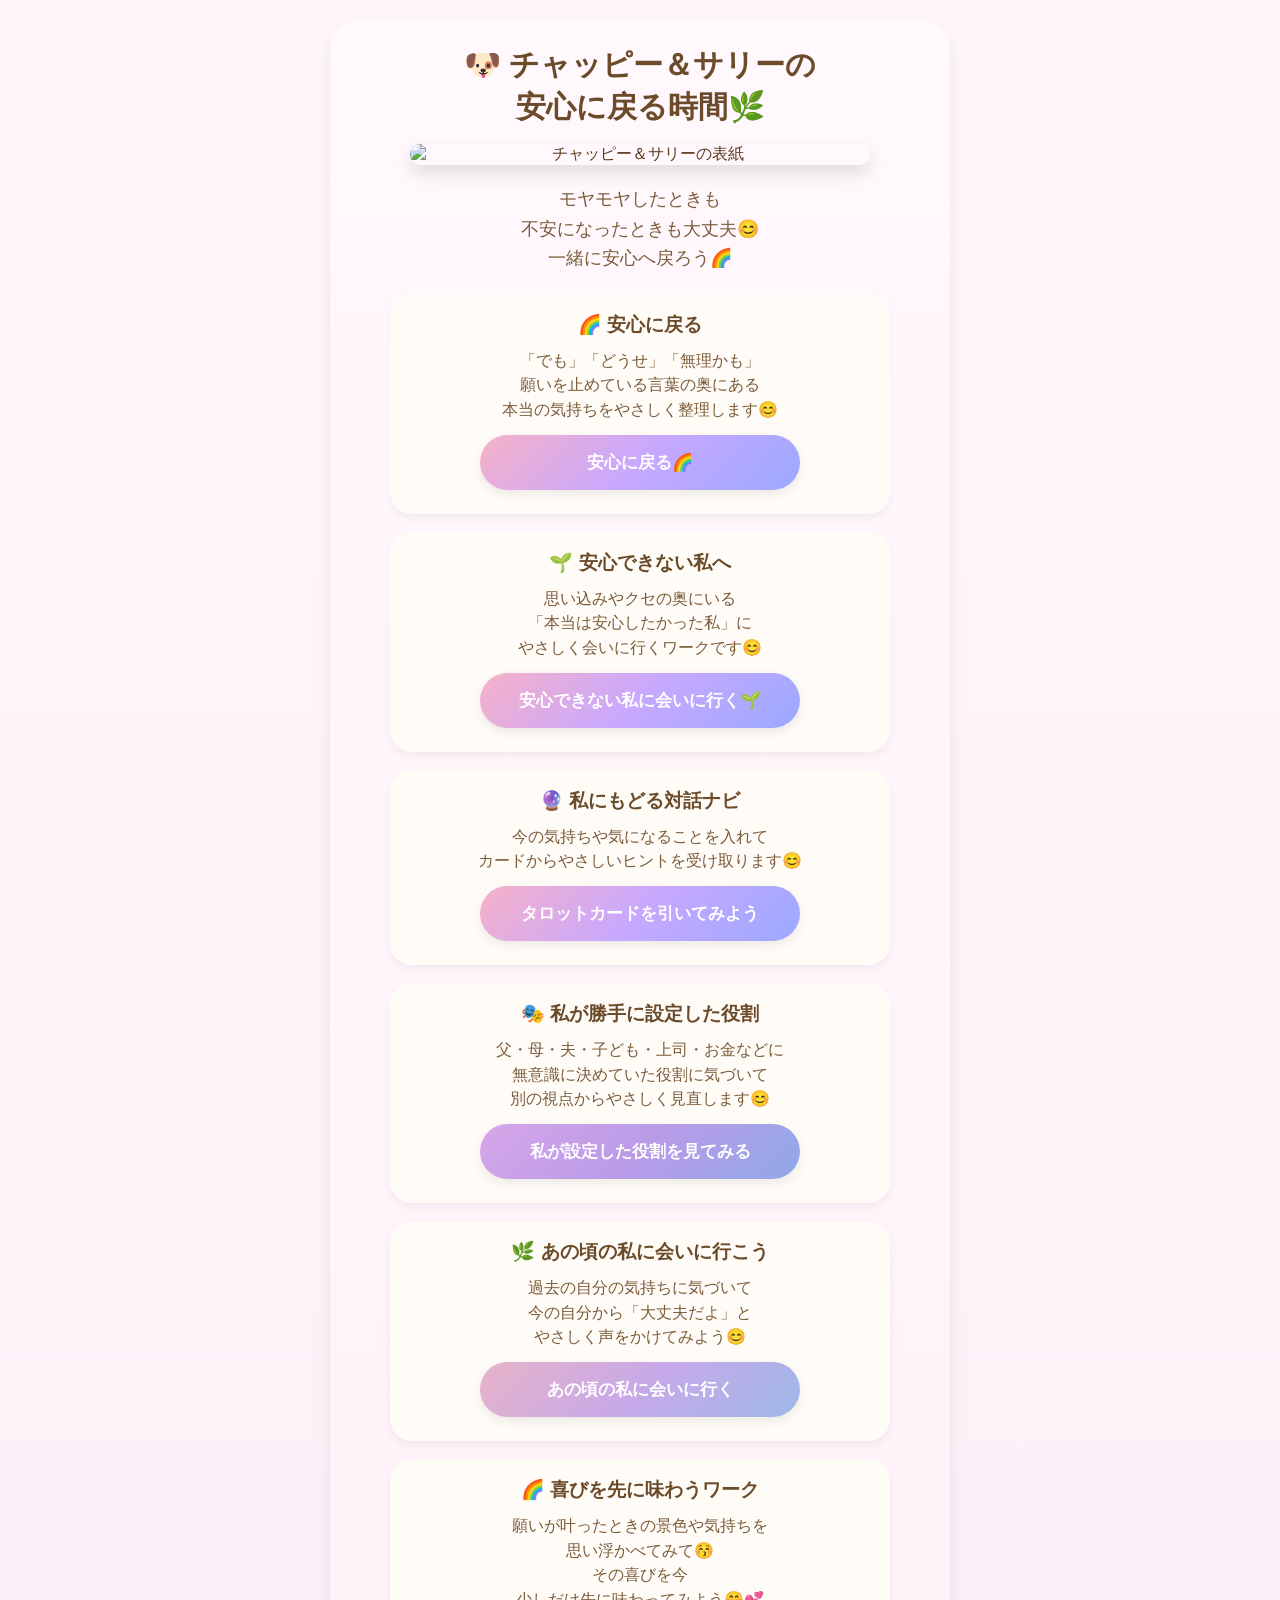
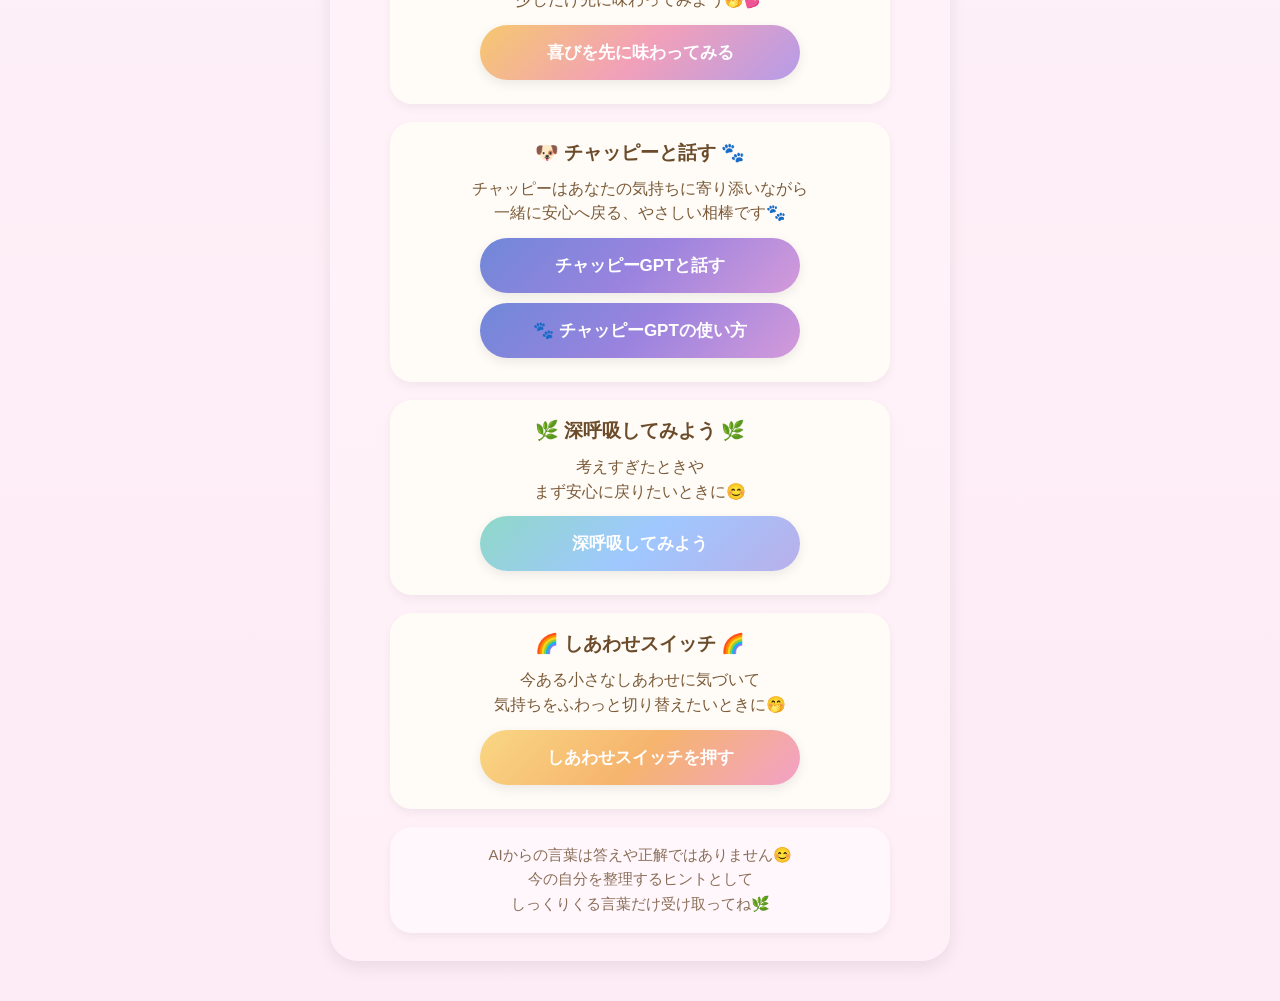
==== index.html @ 70c33083 "Update index.html" ====
<!DOCTYPE html>
<html lang="ja">
<head>
  <meta charset="UTF-8">

  <meta
    name="viewport"
    content="width=device-width, initial-scale=1.0"
  >

  <title>チャッピー＆サリーの安心ナビ</title>

  <link rel="stylesheet" href="bossindex.css">
</head>

<body>

  <div class="main-card">

    <h1>
      🐶 チャッピー＆サリーの<br>
      安心に戻る時間🌿
    </h1>

    <img
      src="https://raw.githubusercontent.com/Chappy-Sally/chappy-sally-images/main/covers/CS_hyousi.jpg"
      class="hero-img"
      alt="チャッピー＆サリーの表紙"
    >

    <p class="desc">
      モヤモヤしたときも<br>
      不安になったときも大丈夫😊<br>
      一緒に安心へ戻ろう🌈
    </p>


    <!-- 1. 安心に戻る -->
    <div class="guide-box">

      <div class="guide-title">
        🌈 安心に戻る
      </div>

      <div class="guide-text">
        「でも」「どうせ」「無理かも」<br>
        願いを止めている言葉の奥にある<br>
        本当の気持ちをやさしく整理します😊
      </div>

      <button
        class="btn-purple"
        onclick="location.href='boss-anshin.html'"
      >
        安心に戻る🌈
      </button>

          </div>

   <!-- 安心できない私へ -->
<div class="guide-box">

  <div class="guide-title">
    🌱 安心できない私へ
  </div>

  <div class="guide-text">
    思い込みやクセの奥にいる<br>
    「本当は安心したかった私」に<br>
    やさしく会いに行くワークです😊
  </div>

  <button
    class="btn-purple"
    onclick="location.href='anshin-me.html'"
  >
    安心できない私に会いに行く🌱
  </button>

</div>
    

    <!-- 私にもどる対話ナビ -->
    <div class="guide-box">

      <div class="guide-title">
        🔮 私にもどる対話ナビ
      </div>

      <div class="guide-text">
        今の気持ちや気になることを入れて<br>
        カードからやさしいヒントを受け取ります😊
      </div>

      <button
        class="btn-purple"
        onclick="location.href='https://chappy-sally.github.io/chappy-sally-tarot-navi/tarot.html?from=set'"
      >
        タロットカードを引いてみよう
      </button>

    </div>

<!-- 私が勝手に設定した役割 -->
<div class="guide-box">

  <div class="guide-title">
    🎭 私が勝手に設定した役割
  </div>

  <div class="guide-text">
    父・母・夫・子ども・上司・お金などに<br>
    無意識に決めていた役割に気づいて<br>
    別の視点からやさしく見直します😊
  </div>

  <button
    class="btn-role"
    onclick="location.href='roles.html'"
  >
    私が設定した役割を見てみる
  </button>

</div>

    <!-- あの頃の私に会いに行く -->
<div class="guide-box">

  <div class="guide-title">
    🌿 あの頃の私に会いに行こう
  </div>

  <div class="guide-text">
    過去の自分の気持ちに気づいて<br>
    今の自分から「大丈夫だよ」と<br>
    やさしく声をかけてみよう😊
  </div>

  <button
    class="btn-child"
    onclick="location.href='child.html'"
  >
    あの頃の私に会いに行く
  </button>

</div>


<!-- 喜びを先に味わう -->
<div class="guide-box">

  <div class="guide-title">
    🌈 喜びを先に味わうワーク
  </div>

  <div class="guide-text">
    願いが叶ったときの景色や気持ちを<br>
    思い浮かべてみて😚<br>
    その喜びを今<br>
    少しだけ先に味わってみよう🤭💕
  </div>

  <button
    class="btn-joy"
    onclick="location.href='joy.html'"
  >
    喜びを先に味わってみる
  </button>

</div>

    <!-- 2. チャッピーGPT -->
    <div class="guide-box">

      <div class="guide-title">
        🐶 チャッピーと話す 🐾
      </div>

      <div class="guide-text">
        チャッピーはあなたの気持ちに寄り添いながら<br>
        一緒に安心へ戻る、やさしい相棒です🐾
      </div>

      <button
  class="btn-chappy"
  onclick="openChappyGPT()"
>
  チャッピーGPTと話す
</button>

<button
  class="btn-chappy guide-btn"
  onclick="toggleChappyGuide()"
>
  🐾 チャッピーGPTの使い方
</button>

<div
  id="chappyGuide"
  class="guide-image-wrap"
  style="display:none;"
>
  
  <img
    src="https://raw.githubusercontent.com/Chappy-Sally/chappy-sally-images/main/covers/cs_tukaikata_c.png"
    alt="チャッピーGPTの使い方"
    class="guide-image"
  >
</div>
      
    </div>


    <!-- 3. 深呼吸 -->
    <div class="guide-box">

      <div class="guide-title">
        🌿 深呼吸してみよう 🌿
      </div>

      <div class="guide-text">
        考えすぎたときや<br>
        まず安心に戻りたいときに😊
      </div>

      <button
        class="btn-breath"
        onclick="location.href='shinkokyu.html'"
      >
        深呼吸してみよう
      </button>

    </div>


    <!-- 4. しあわせスイッチ -->
    <div class="guide-box">

      <div class="guide-title">
        🌈 しあわせスイッチ 🌈
      </div>

      <div class="guide-text">
        今ある小さなしあわせに気づいて<br>
        気持ちをふわっと切り替えたいときに🤭
      </div>

      <button
        class="btn-switch"
        onclick="location.href='switch.html'"
      >
        しあわせスイッチを押す
      </button>

    </div>


    <!-- 大切なこと -->
    <div class="important-box">
      AIからの言葉は答えや正解ではありません😊<br>
      今の自分を整理するヒントとして<br>
      しっくりくる言葉だけ受け取ってね🌿
    </div>

  </div>


  <script>
    function openChappyGPT(){
      const chappyGptUrl =
        "https://chatgpt.com/g/g-6a521739bdc08191be5387b1993ba520-tiyatuhigpt";

      window.open(
        chappyGptUrl,
        "_blank",
        "noopener,noreferrer"
      );
    }
    
  function toggleChappyGuide(){
  const guide =
    document.getElementById("chappyGuide");

  if(guide.style.display === "none"){
    guide.style.display = "block";

    guide.scrollIntoView({
      behavior:"smooth",
      block:"start"
    });
  }else{
    guide.style.display = "none";
  }
  }
    
  </script>

</body>
</html>
---- bossindex.css ----
*{
  box-sizing:border-box;
}

body{
  font-family:"Hiragino Kaku Gothic ProN", sans-serif;
  text-align:center;
  background:linear-gradient(
    180deg,
    #fff7fb 0%,
    #fdebf5 100%
  );
  padding:20px 14px 40px;
  color:#5b3a1e;
  margin:0;
}

.main-card{
  width:92%;
  max-width:620px;
  margin:0 auto;
  background:linear-gradient(
    180deg,
    rgba(255,248,252,0.96),
    rgba(255,240,247,0.94)
  );
  border-radius:28px;
  padding:24px 16px 28px;
  box-shadow:0 6px 18px rgba(0,0,0,0.08);
}

h1{
  font-size:30px;
  line-height:1.4;
  margin:0 0 14px;
  color:#6b4b2a;
}

.hero-img{
  display:block;
  width:90%;
  max-width:460px;
  margin:16px auto 20px;
  border-radius:22px;
  box-shadow:0 8px 18px rgba(0,0,0,0.12);
}

.desc{
  font-size:18px;
  line-height:1.65;
  margin:0 0 20px;
  color:#7b5b39;
  white-space:normal;
}

.guide-box{
  width:92%;
  max-width:500px;
  margin:18px auto 0;
  padding:18px 14px;
  background:rgba(255,253,248,0.94);
  border-radius:22px;
  box-shadow:0 4px 10px rgba(0,0,0,0.05);
}

.guide-title{
  font-size:19px;
  color:#6b4b2a;
  margin-bottom:10px;
  font-weight:bold;
  line-height:1.4;
}

.guide-text{
  font-size:16px;
  color:#7b5b39;
  line-height:1.55;
  margin:0 0 12px;
  white-space:normal;
}

button{
  width:90%;
  max-width:320px;
  margin:0 auto 6px;
  display:block;
  border:none;
  border-radius:30px;
  padding:16px 12px;
  font-size:17px;
  font-weight:bold;
  color:white;
  cursor:pointer;
  box-shadow:0 4px 12px rgba(0,0,0,0.08);
  transition:
    transform 0.15s ease,
    opacity 0.15s ease;
}

button:hover{
  transform:translateY(-1px);
}

button:active{
  transform:scale(0.98);
}

.btn-purple{
  background:linear-gradient(
    135deg,
    #f6b1c7,
    #c8a8ff,
    #9aa9ff
  );
}

.btn-chappy{
  background:linear-gradient(
    135deg,
    #7088d8,
    #9a83df,
    #d49ada
  );
}

.btn-breath{
  background:linear-gradient(
    135deg,
    #8fd8c8,
    #9fc8ff,
    #b9afea
  );
}

.btn-switch{
  background:linear-gradient(
    135deg,
    #f9d783,
    #f6b46e,
    #f2a1c8
  );
}

.btn-child{
  background:linear-gradient(
    135deg,
    #e7b3c8,
    #c7a9e8,
    #9eb8e8
  );
}

.btn-joy{
  background:linear-gradient(
    135deg,
    #f6c86f,
    #f2a0b9,
    #b59ce8
  );
}

.btn-role{
  background:linear-gradient(
    135deg,
    #d7a6e8,
    #b99be8,
    #8fa9e8
  );
}

.guide-btn{
  margin-top:10px;
}

.guide-image-wrap{
  width:92%;
  max-width:500px;
  margin:14px auto 0;
  padding:10px;
  background:rgba(255,255,255,0.9);
  border-radius:22px;
  box-shadow:0 6px 16px rgba(0,0,0,0.08);
}

.guide-image{
  display:block;
  width:100%;
  height:auto;
  border-radius:16px;
}

.hidden{
  display:none !important;
}

.important-box{
  width:92%;
  max-width:500px;
  margin:18px auto 0;
  padding:16px 14px;
  background:rgba(255,248,252,0.94);
  border-radius:22px;
  box-shadow:0 4px 10px rgba(0,0,0,0.05);
  color:#8a6d58;
  font-size:15px;
  line-height:1.65;
}

@media (max-width:480px){
  body{
    padding:16px 10px 32px;
  }

  .main-card{
    width:96%;
    padding:20px 12px 24px;
  }

  h1{
    font-size:25px;
  }

  .desc{
    font-size:15px;
    line-height:1.6;
  }

  .guide-title{
    font-size:17px;
  }

  .guide-text{
    font-size:15px;
    line-height:1.5;
  }

  button{
    width:94%;
    font-size:15px;
  }

  .guide-box,
  .guide-image-wrap,
  .important-box{
    width:94%;
  }
}
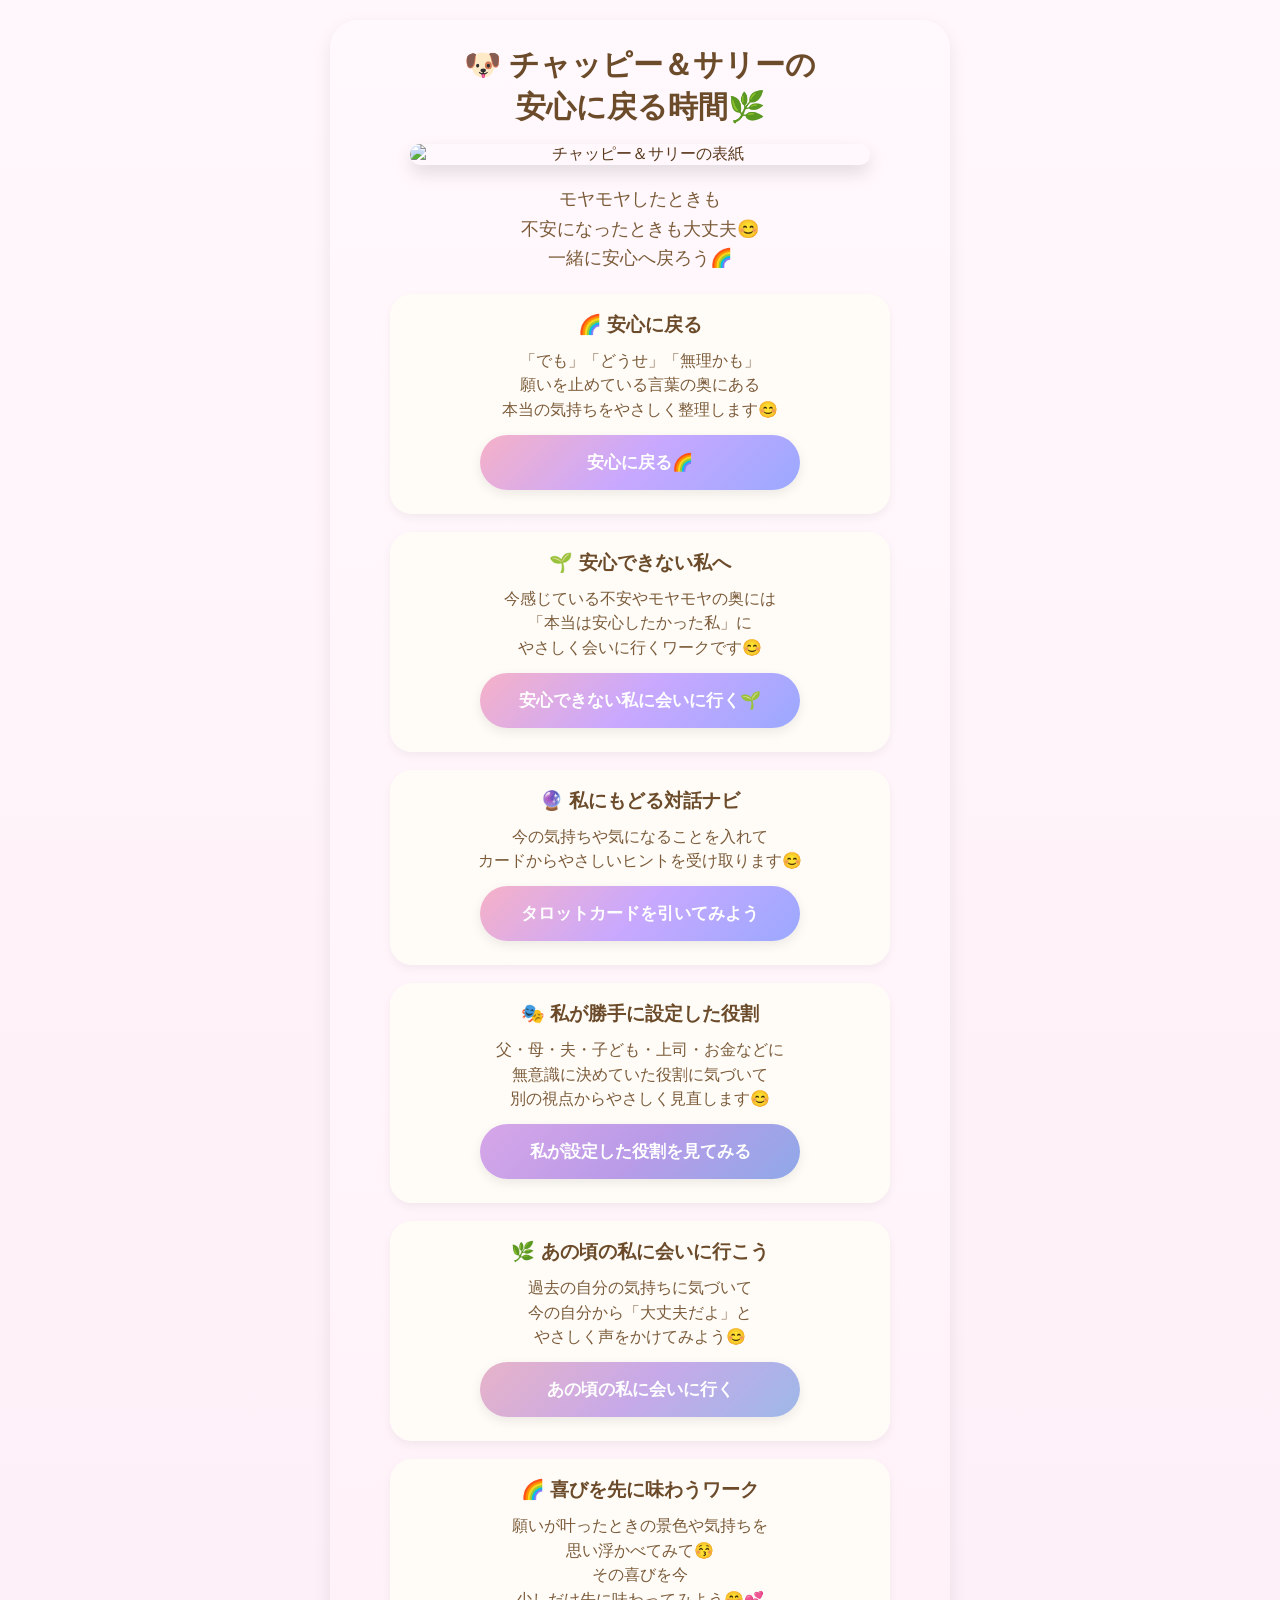
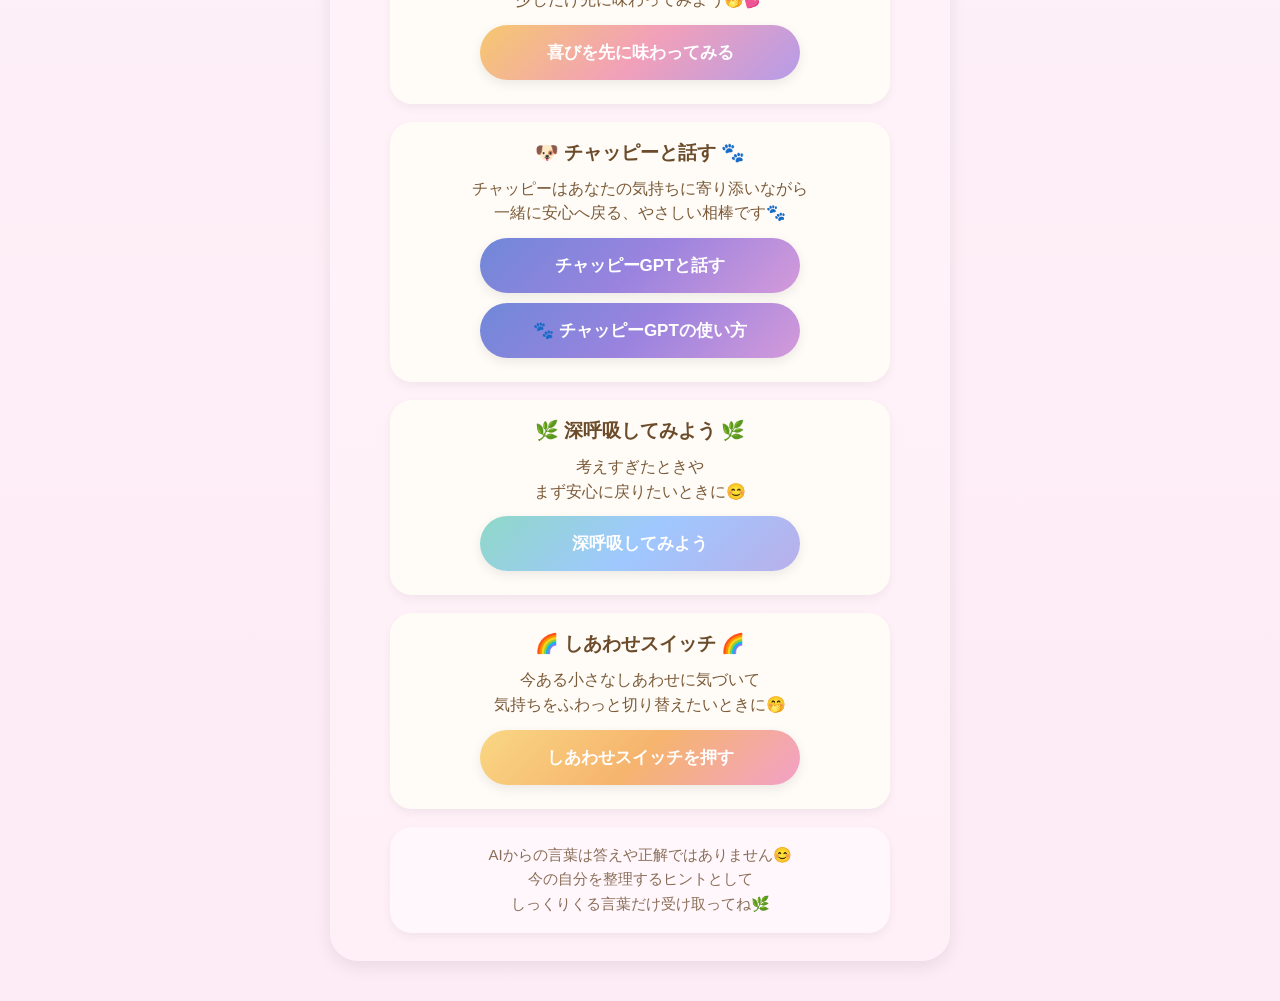
==== commit 97bec3c7: "Update text in guide section of index.html" ====
--- a/index.html
+++ b/index.html
@@ -65,7 +65,7 @@
   </div>
 
   <div class="guide-text">
-    思い込みやクセの奥にいる<br>
+    今感じている不安やモヤモヤの奥には<br>
     「本当は安心したかった私」に<br>
     やさしく会いに行くワークです😊
   </div>
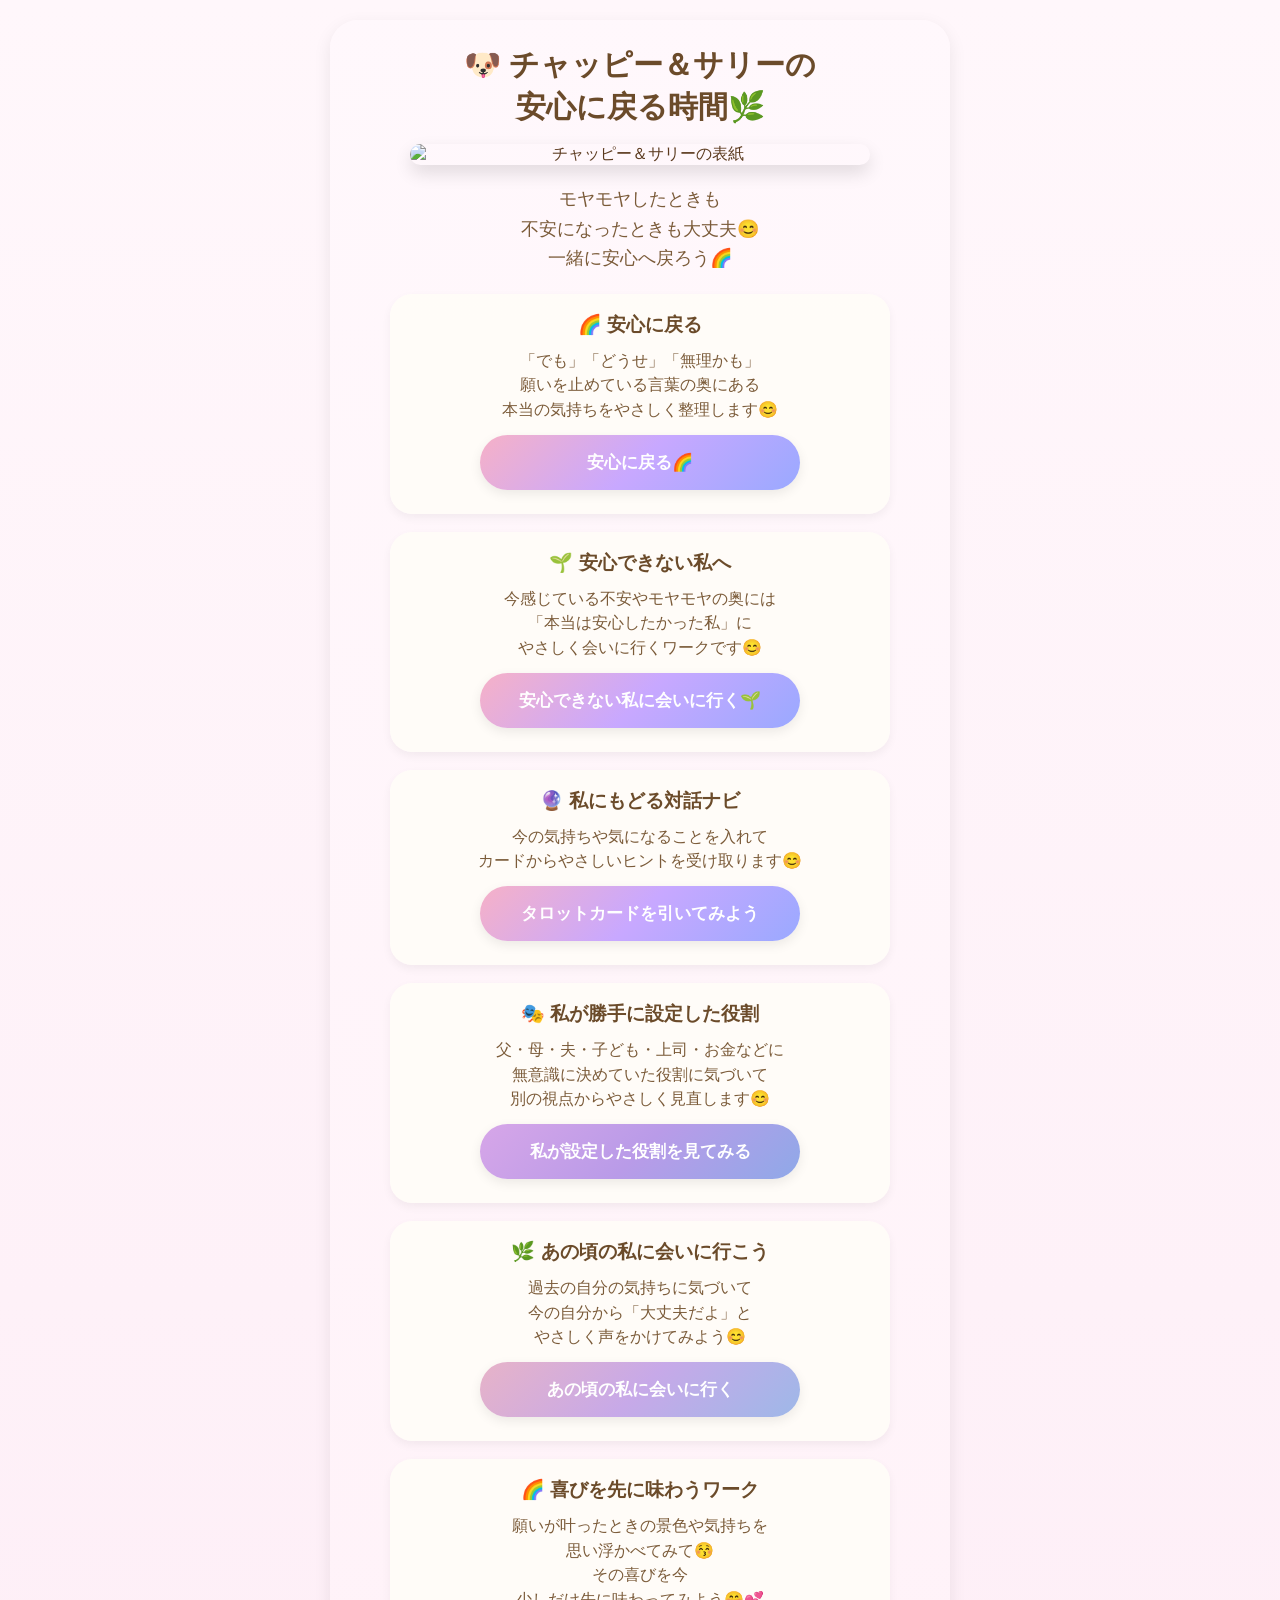
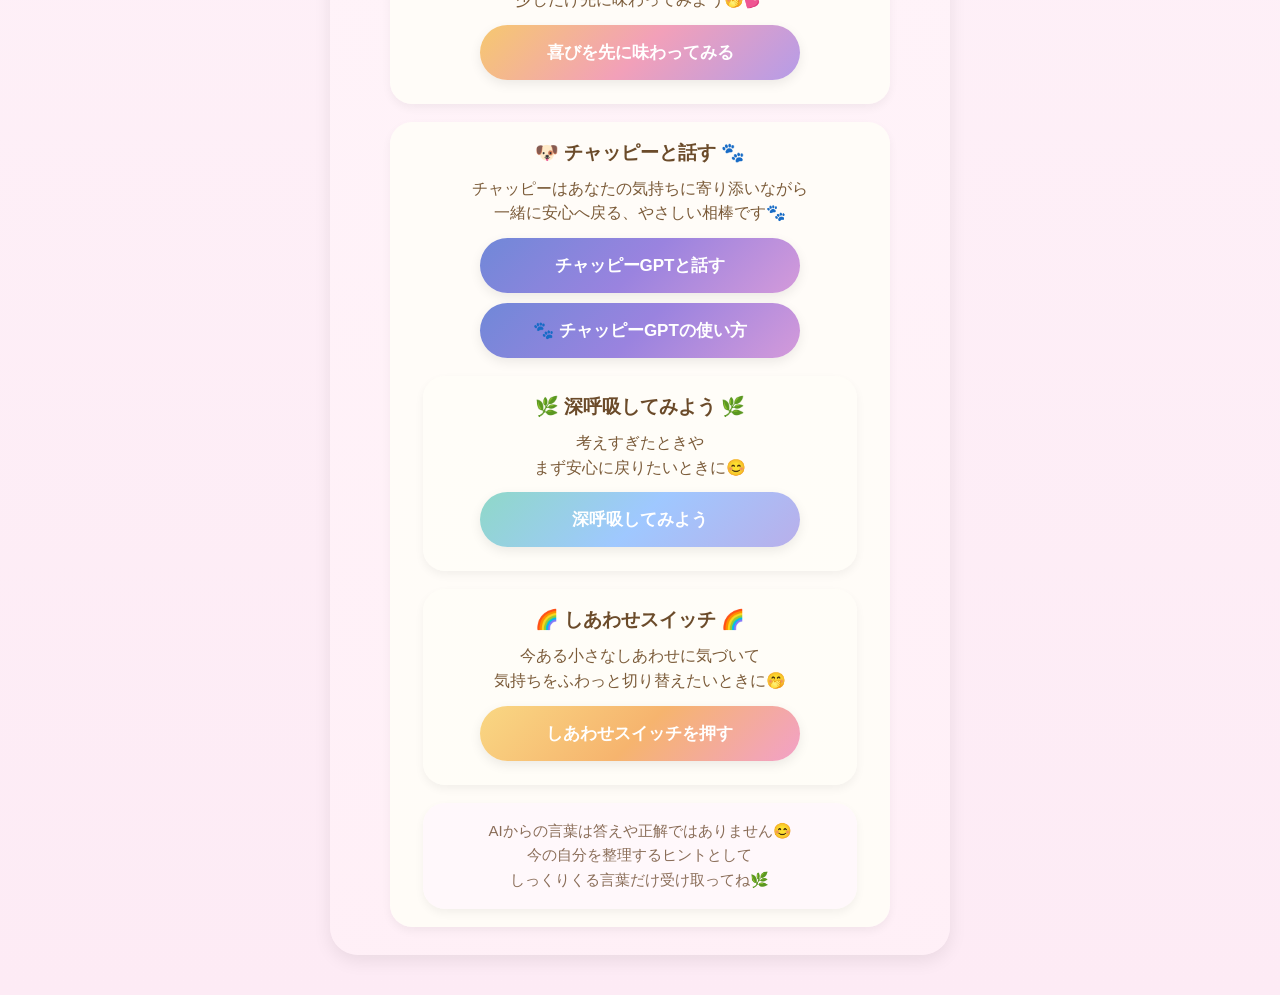
==== commit a3080d56: "Replace Chappy guide toggle with link to new page" ====
--- a/index.html
+++ b/index.html
@@ -190,27 +190,12 @@
 
 <button
   class="btn-chappy guide-btn"
-  onclick="toggleChappyGuide()"
+  onclick="location.href='chappy-tukaikata.html'"
 >
   🐾 チャッピーGPTの使い方
 </button>
 
-<div
-  id="chappyGuide"
-  class="guide-image-wrap"
-  style="display:none;"
->
-  
-  <img
-    src="https://raw.githubusercontent.com/Chappy-Sally/chappy-sally-images/main/covers/cs_tukaikata_c.png"
-    alt="チャッピーGPTの使い方"
-    class="guide-image"
-  >
-</div>
-      
-    </div>
-
-
+     
     <!-- 3. 深呼吸 -->
     <div class="guide-box">
 
@@ -276,23 +261,7 @@
         "noopener,noreferrer"
       );
     }
-    
-  function toggleChappyGuide(){
-  const guide =
-    document.getElementById("chappyGuide");
-
-  if(guide.style.display === "none"){
-    guide.style.display = "block";
-
-    guide.scrollIntoView({
-      behavior:"smooth",
-      block:"start"
-    });
-  }else{
-    guide.style.display = "none";
-  }
-  }
-    
+  
   </script>
 
 </body>
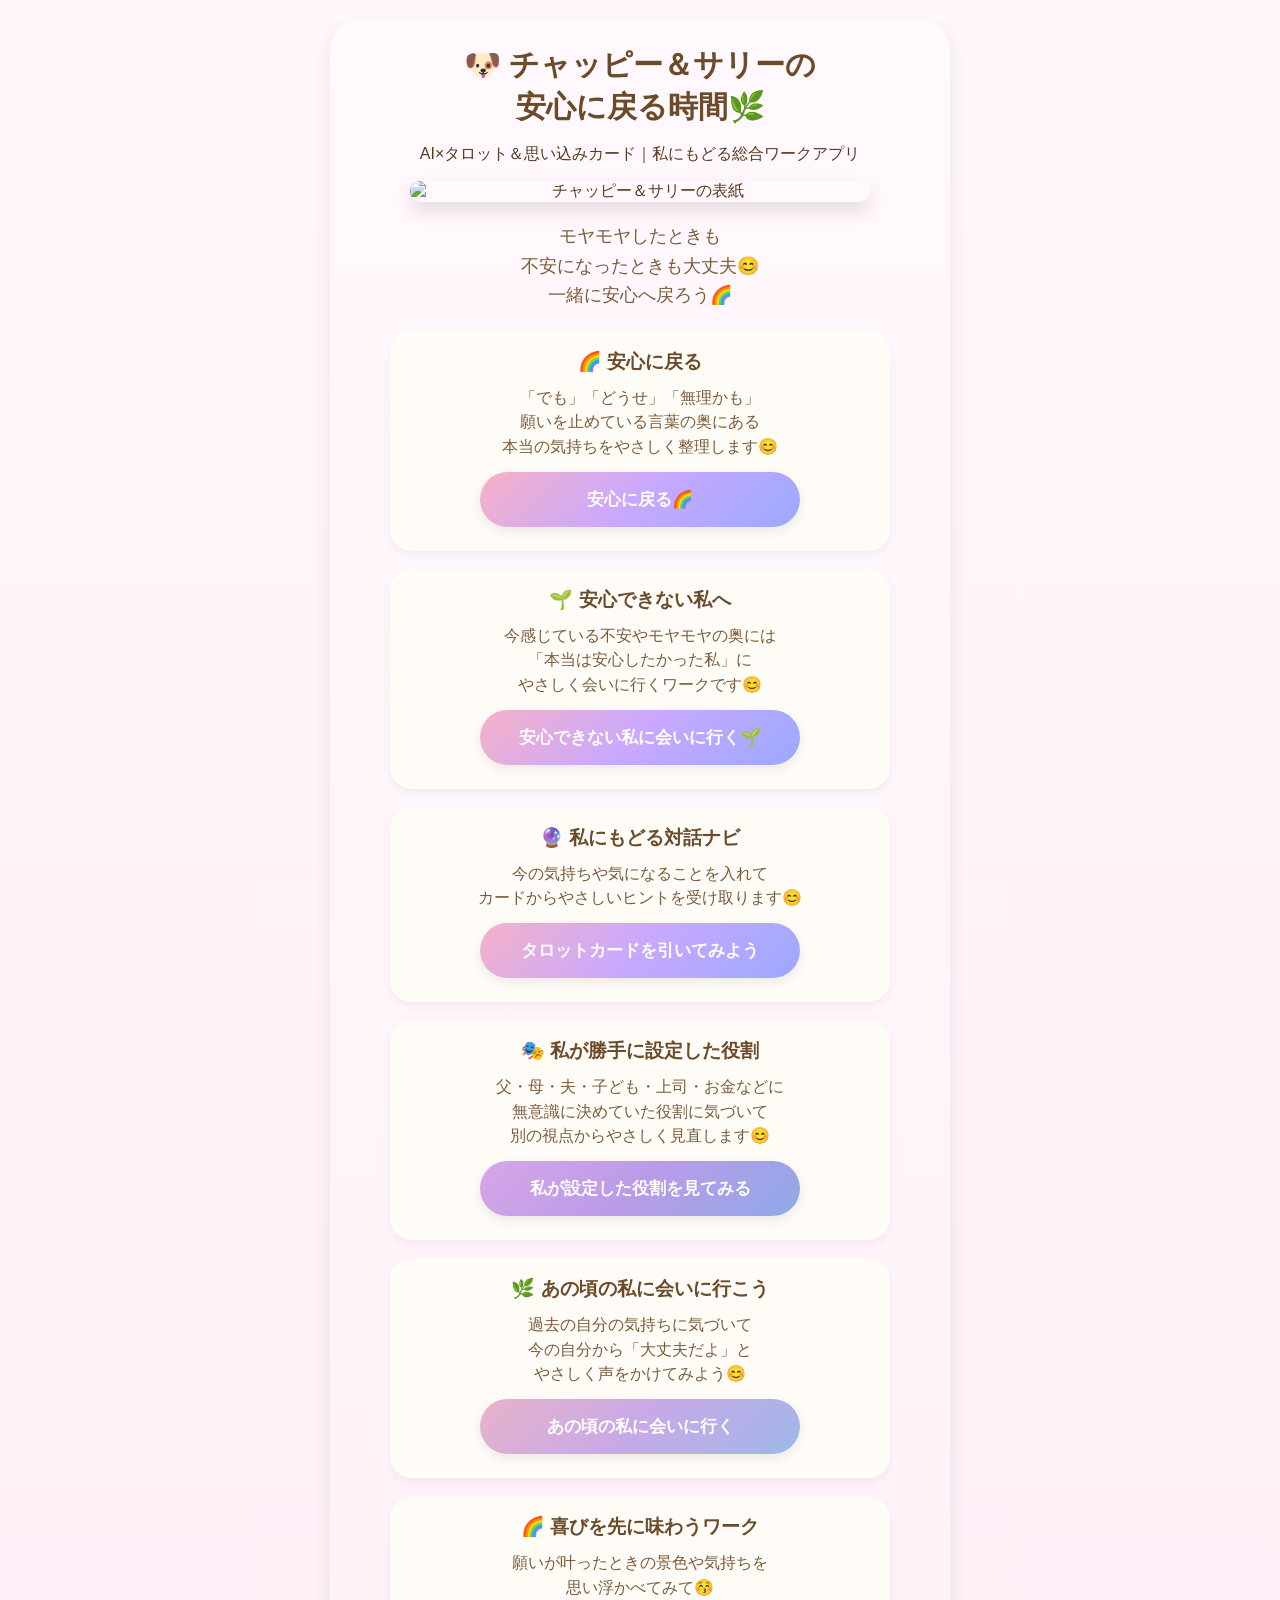
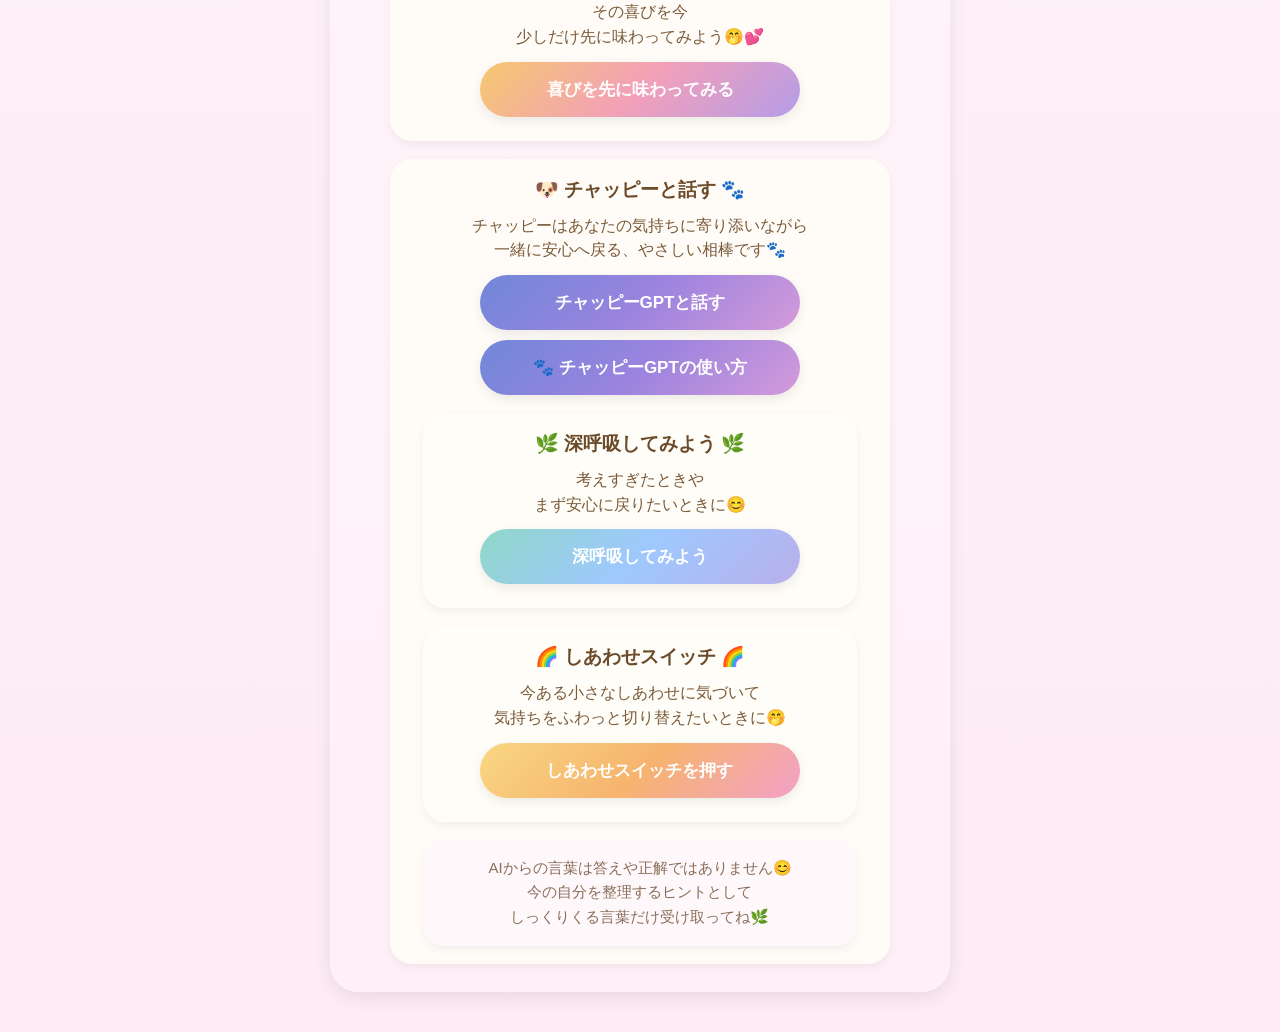
==== commit c70384c0: "総合版の正式名称を統一し、太字1行サブタイトルとPNG表紙のトリミング表示を追加" ====
--- a/index.html
+++ b/index.html
@@ -8,7 +8,7 @@
     content="width=device-width, initial-scale=1.0"
   >
 
-  <title>チャッピー＆サリーの安心ナビ</title>
+  <title>AI×タロット＆思い込みカード｜私にもどる総合ワークアプリ</title>
 
   <link rel="stylesheet" href="bossindex.css">
 </head>
@@ -22,8 +22,10 @@
       安心に戻る時間🌿
     </h1>
 
+    <p class="app-subtitle"><span>AI×タロット＆思い込みカード｜私にもどる総合ワークアプリ</span></p>
+
     <img
-      src="https://raw.githubusercontent.com/Chappy-Sally/chappy-sally-images/main/covers/CS_hyousi.jpg"
+      src="https://raw.githubusercontent.com/Chappy-Sally/chappy-sally-images/main/covers/CS_hyousi.png"
       class="hero-img"
       alt="チャッピー＆サリーの表紙"
     >
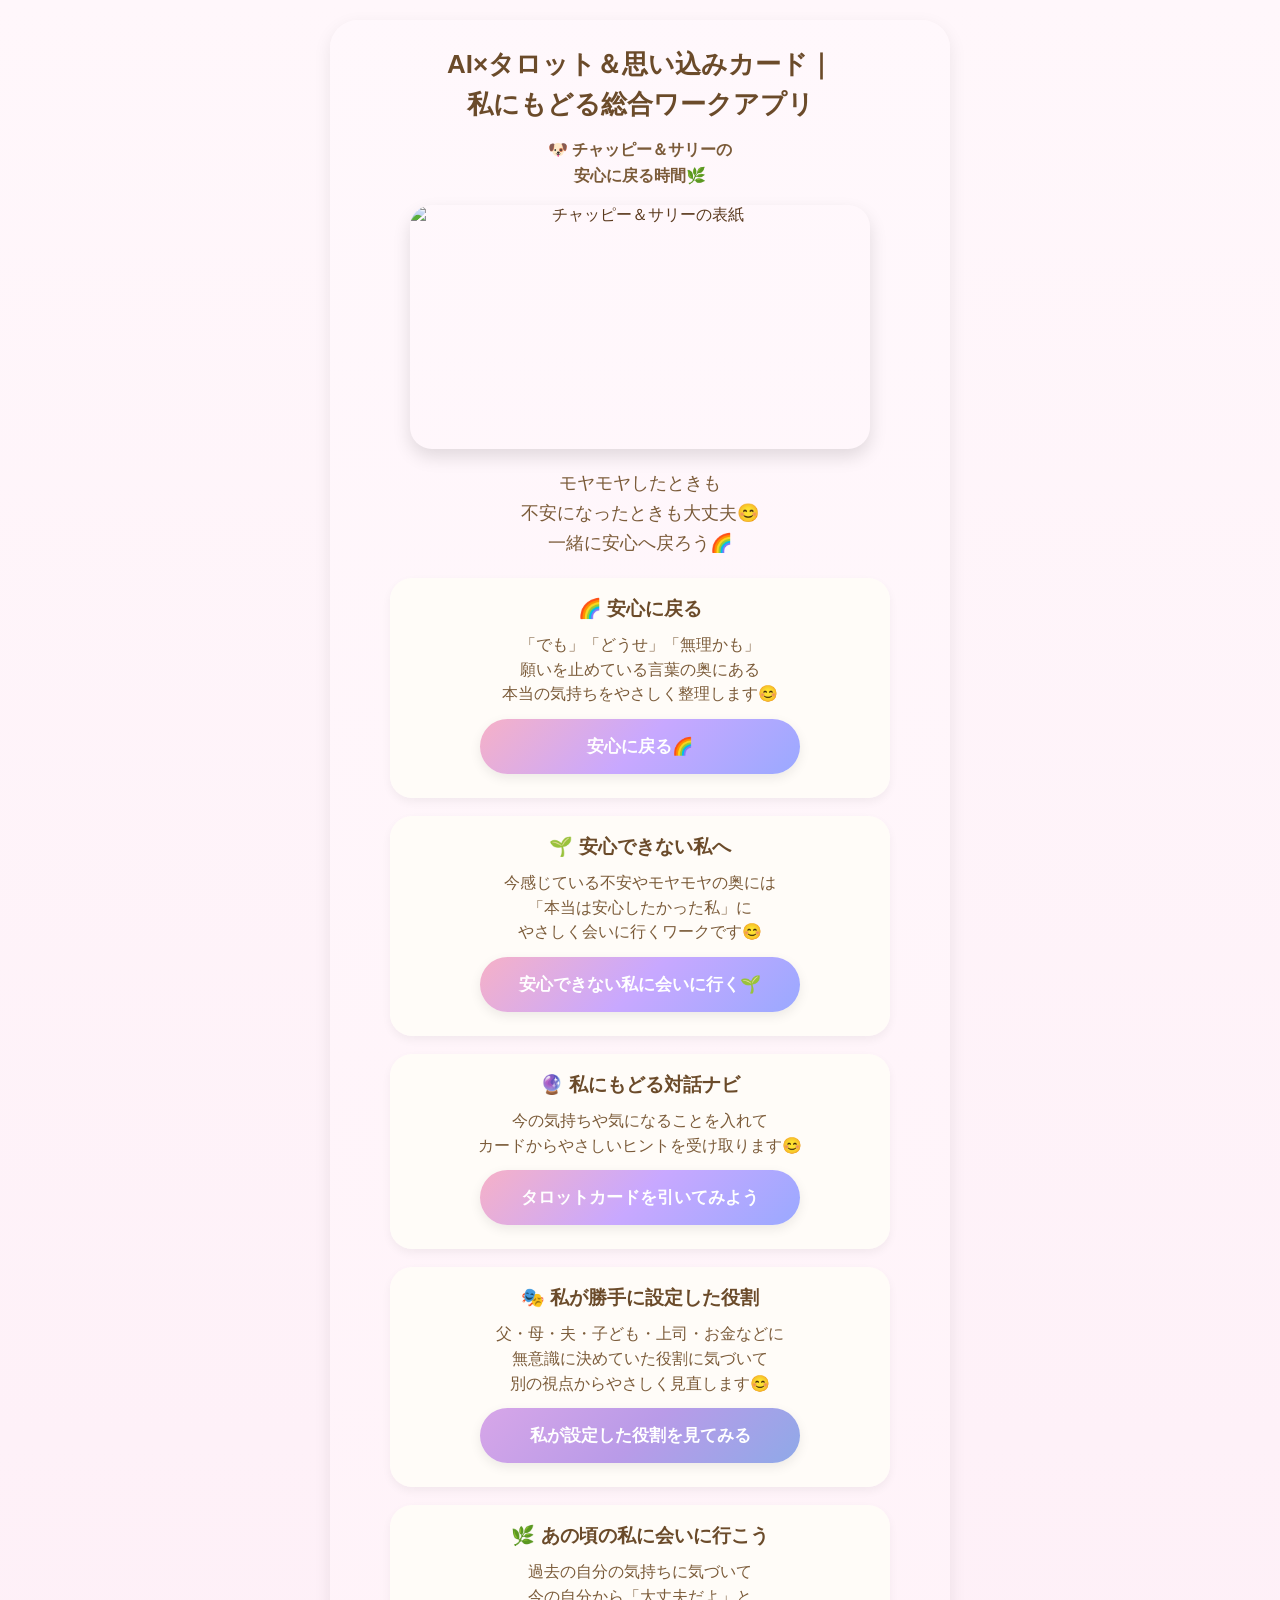
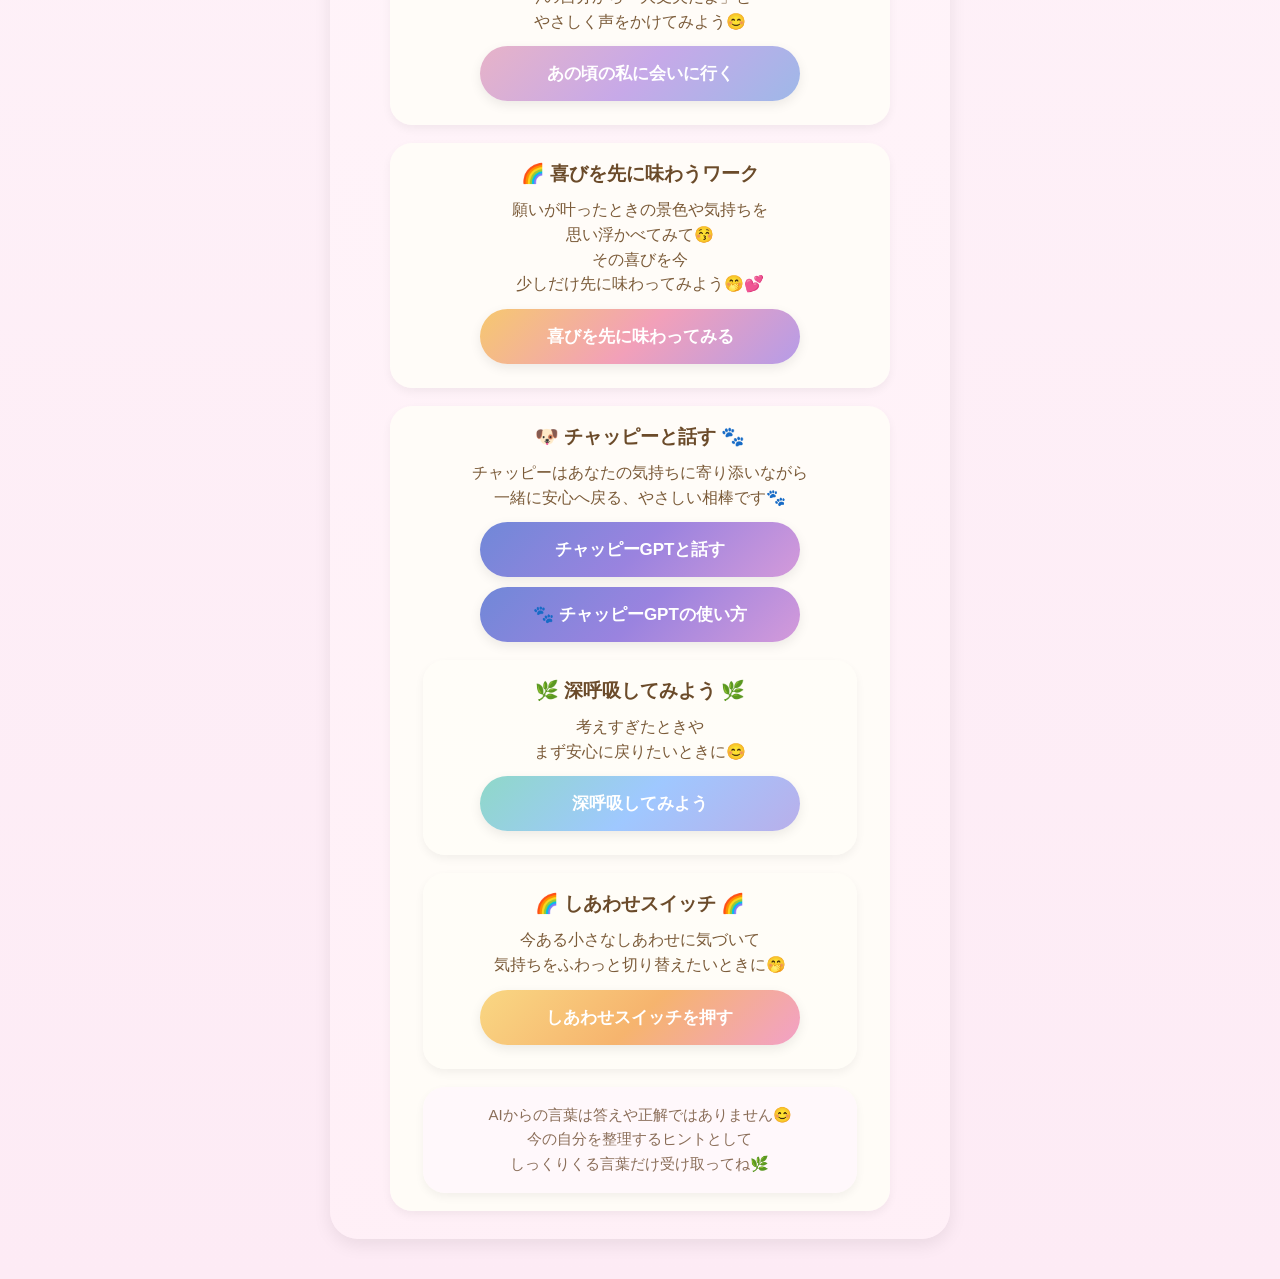
==== commit b56403c0: "総合版の正式名称を読みやすい2行の主見出しにし、世界観タイトルを下に配置" ====
--- a/index.html
+++ b/index.html
@@ -11,18 +11,45 @@
   <title>AI×タロット＆思い込みカード｜私にもどる総合ワークアプリ</title>
 
   <link rel="stylesheet" href="bossindex.css">
+
+  <style>
+    h1.app-title{
+      margin:0 0 12px;
+      color:#6b4b2a;
+      font-size:clamp(17px, 4.7vw, 26px);
+      font-weight:800;
+      line-height:1.55;
+      overflow-wrap:anywhere;
+    }
+
+    .app-title span{
+      display:inline-block;
+      max-width:100%;
+    }
+
+    .world-title{
+      margin:0 0 16px;
+      color:#7b5b39;
+      font-size:clamp(13px, 3.5vw, 16px);
+      font-weight:600;
+      line-height:1.65;
+    }
+  </style>
 </head>
 
 <body>
 
   <div class="main-card">
 
-    <h1>
+    <h1 class="app-title">
+      <span>AI×タロット＆思い込みカード｜</span><br>
+      <span>私にもどる総合ワークアプリ</span>
+    </h1>
+
+    <p class="world-title">
       🐶 チャッピー＆サリーの<br>
       安心に戻る時間🌿
-    </h1>
-
-    <p class="app-subtitle"><span>AI×タロット＆思い込みカード｜私にもどる総合ワークアプリ</span></p>
+    </p>
 
     <img
       src="https://raw.githubusercontent.com/Chappy-Sally/chappy-sally-images/main/covers/CS_hyousi.png"
--- a/bossindex.css
+++ b/bossindex.css
@@ -36,10 +36,28 @@
   color:#6b4b2a;
 }
 
+.app-subtitle{
+  margin:0 0 14px;
+  color:#6b4b2a;
+  line-height:1.6;
+  white-space:nowrap;
+  container-type:inline-size;
+}
+
+.app-subtitle span{
+  font-size:min(14px, 2.2vw);
+  font-size:min(14px, 2.8cqw);
+  font-weight:bold;
+  white-space:nowrap;
+}
+
 .hero-img{
   display:block;
   width:90%;
   max-width:460px;
+  aspect-ratio:1536 / 814;
+  object-fit:cover;
+  object-position:center;
   margin:16px auto 20px;
   border-radius:22px;
   box-shadow:0 8px 18px rgba(0,0,0,0.12);
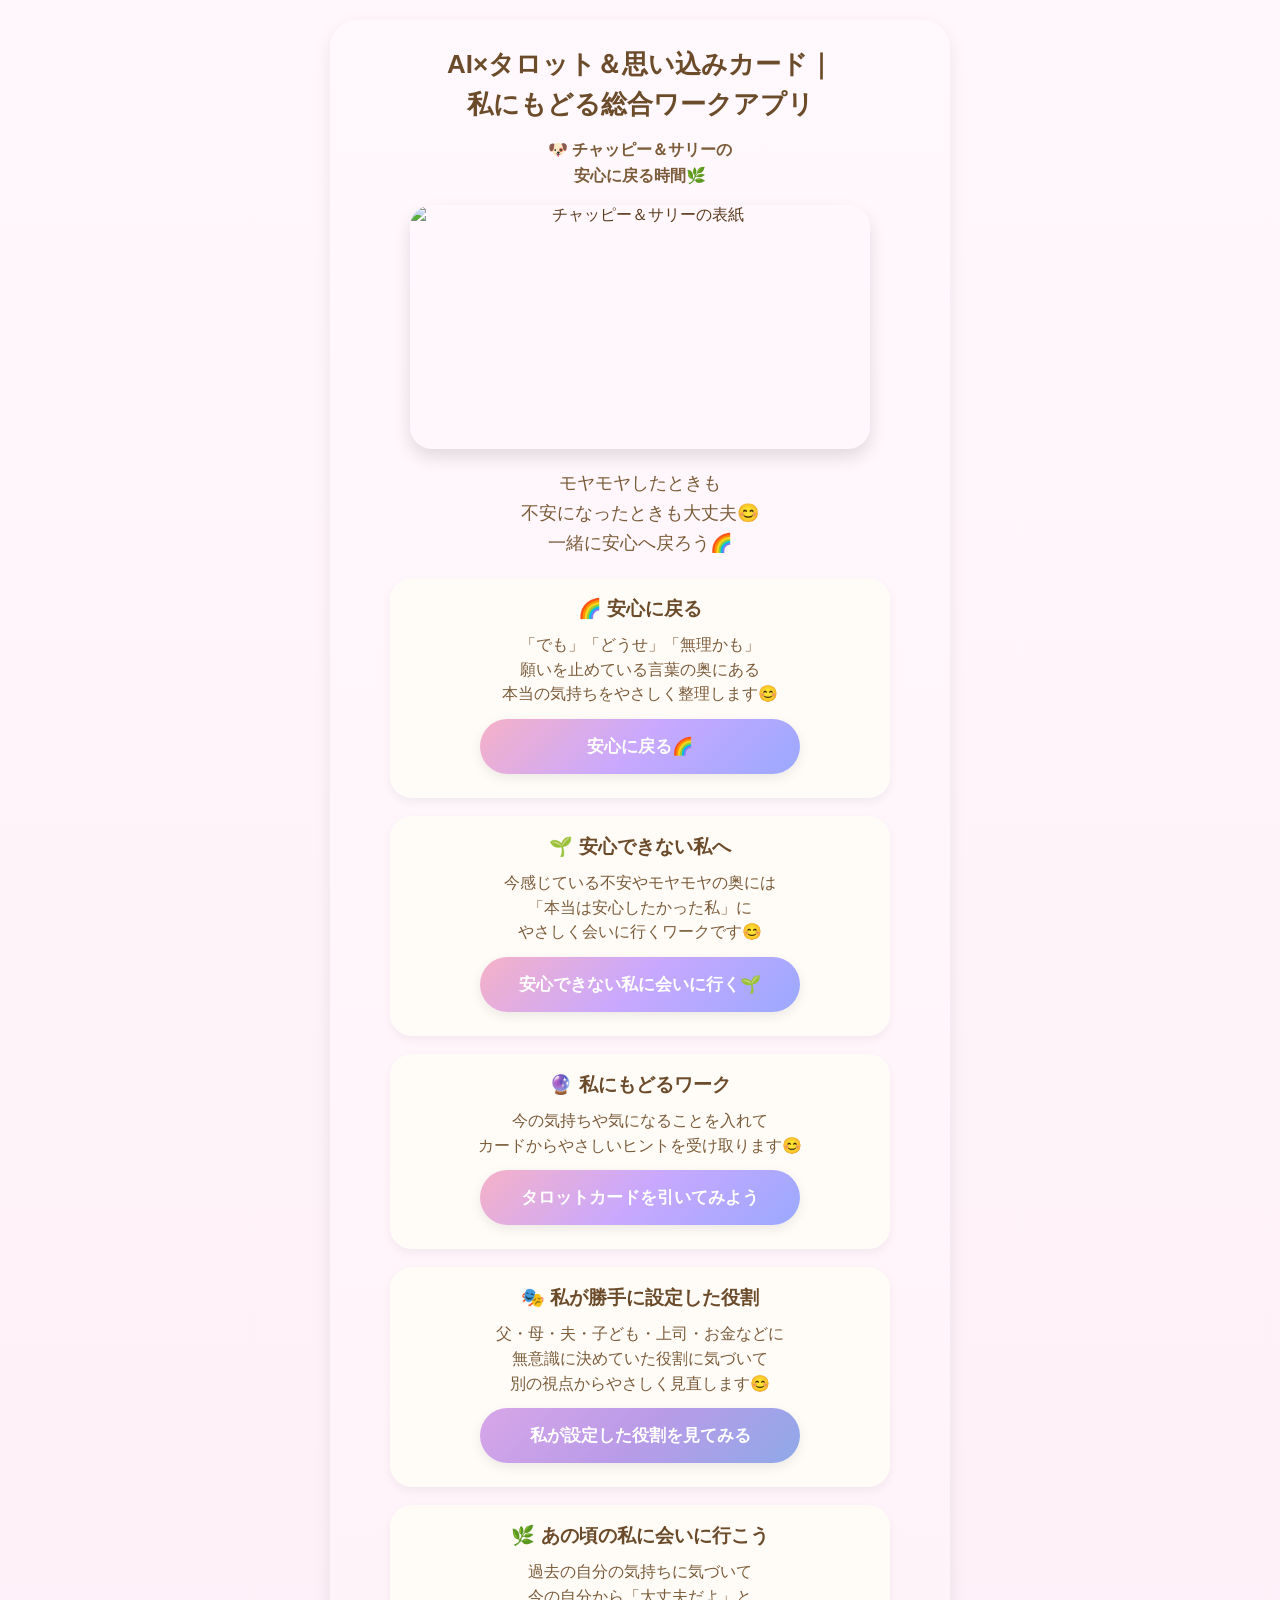
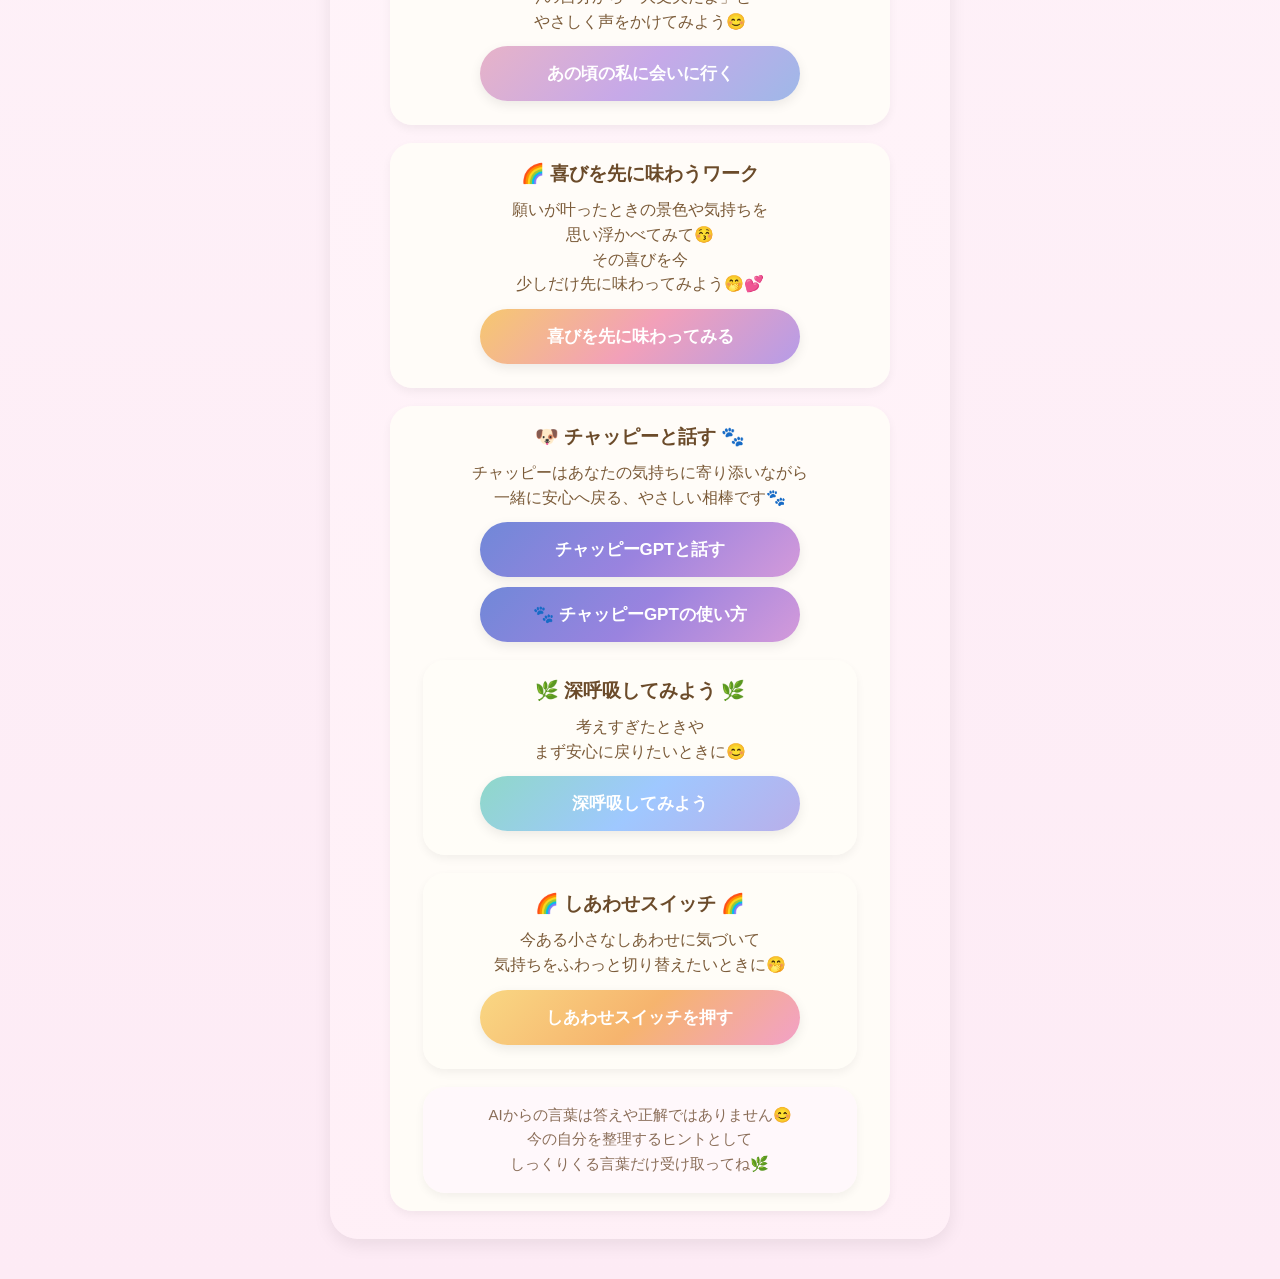
==== commit e6eb3a47: "総合版のタロットメニュー見出しを「私にもどるワーク」に変更" ====
--- a/index.html
+++ b/index.html
@@ -113,7 +113,7 @@
     <div class="guide-box">
 
       <div class="guide-title">
-        🔮 私にもどる対話ナビ
+        🔮 私にもどるワーク
       </div>
 
       <div class="guide-text">
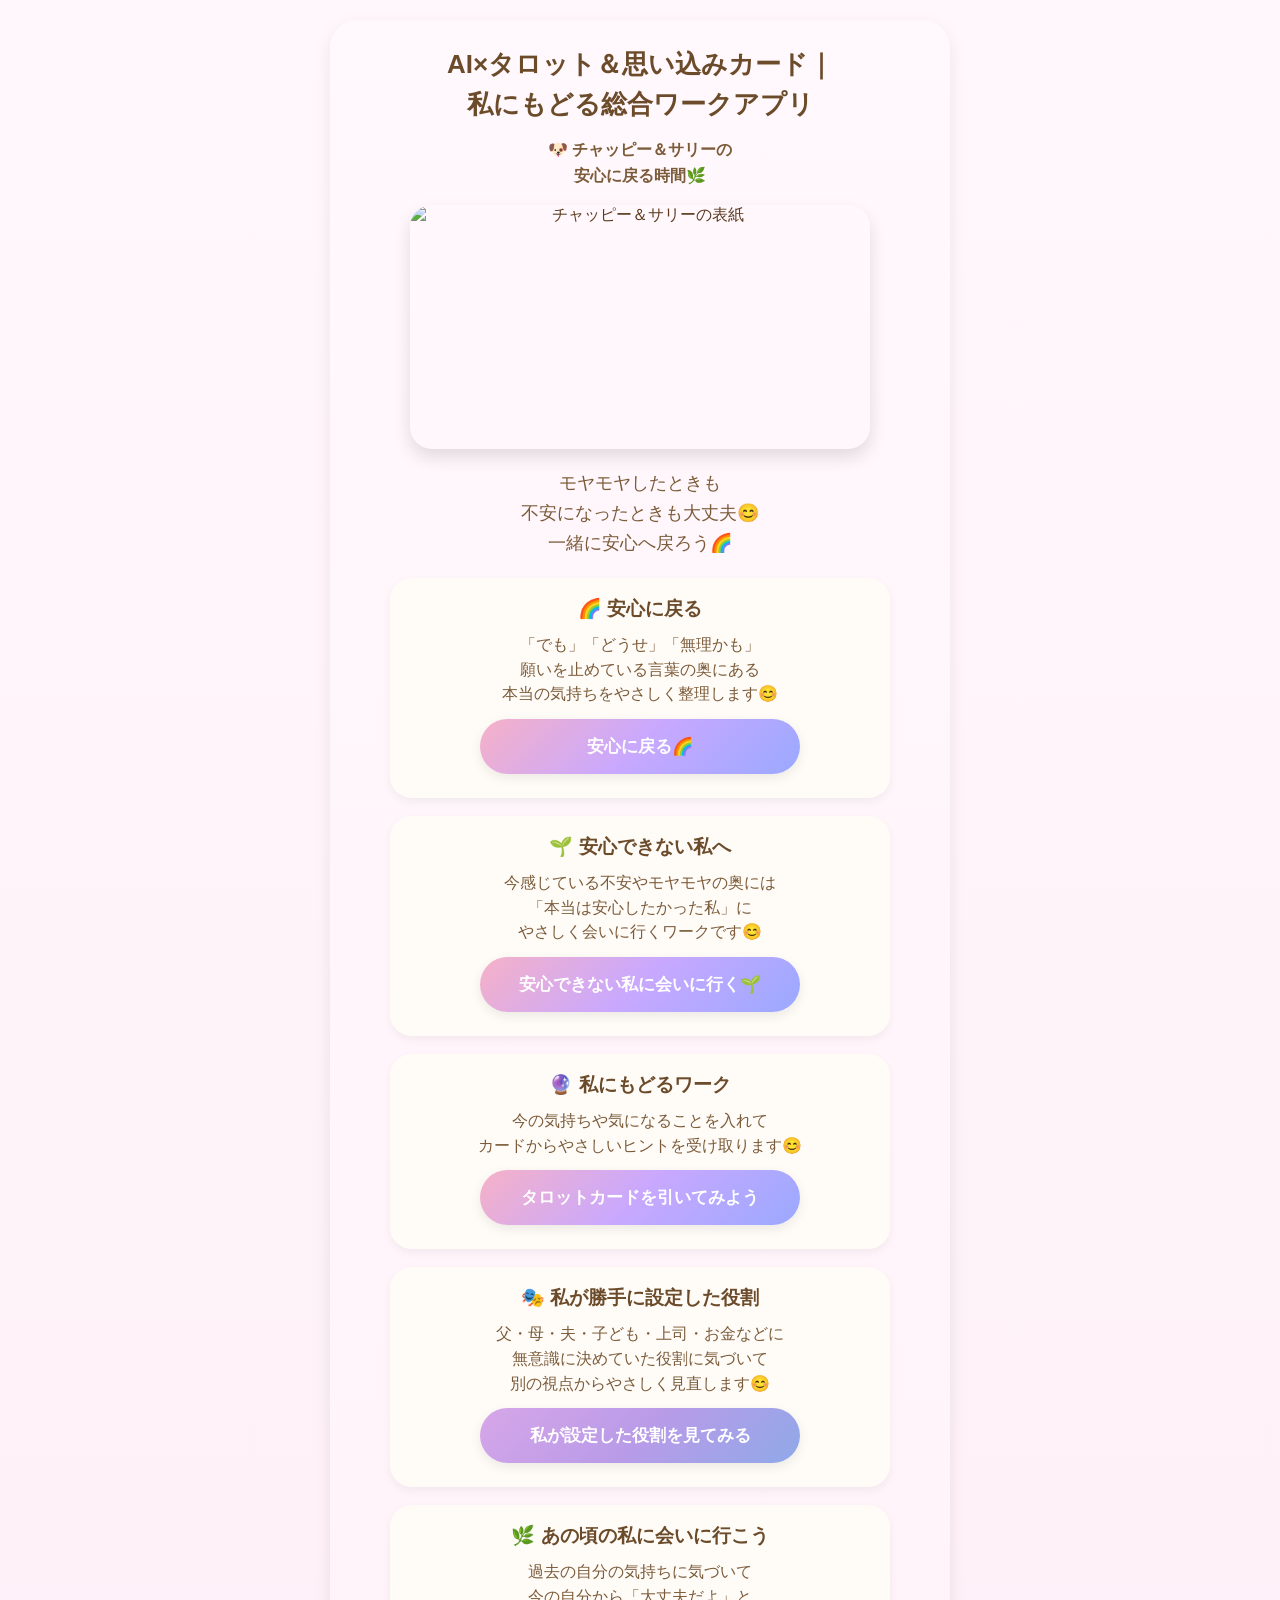
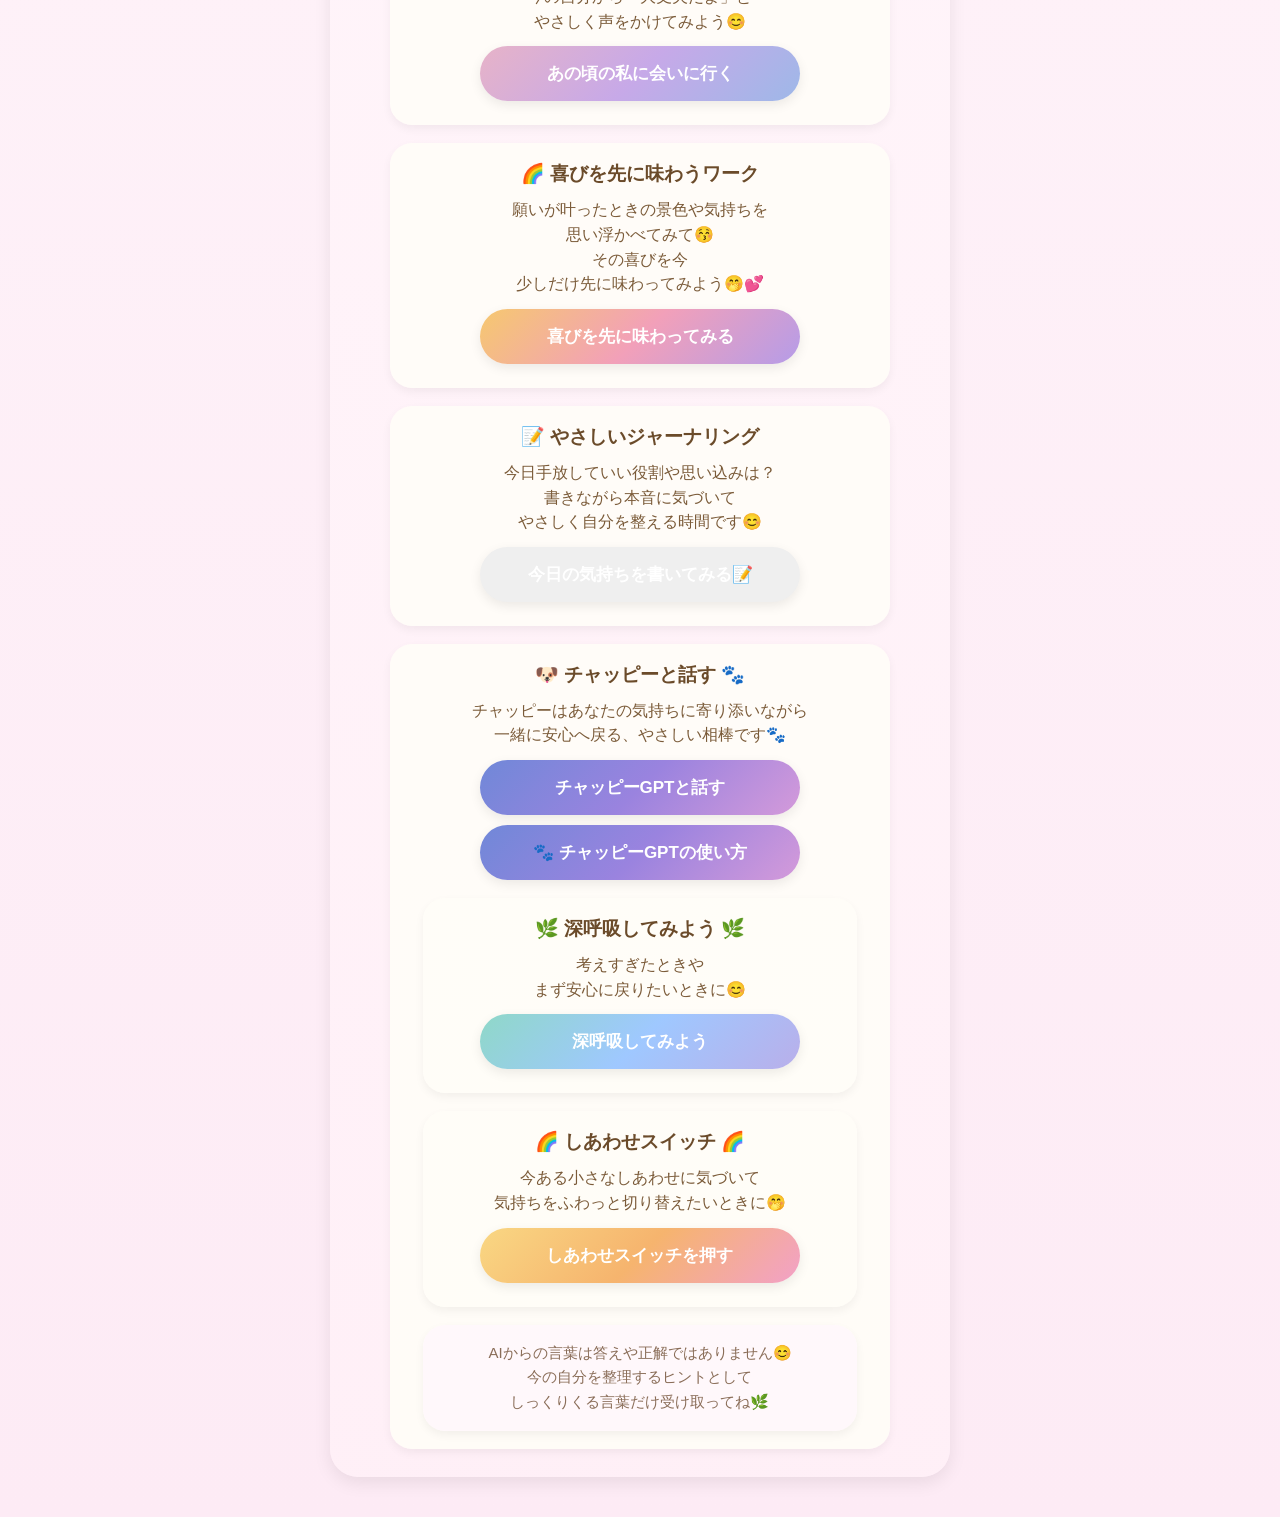
==== commit 1bc90e36: "総合版にやさしいジャーナリング導線を追加" ====
--- a/index.html
+++ b/index.html
@@ -198,6 +198,29 @@
 
 </div>
 
+    <!-- やさしいジャーナリング -->
+    <div class="guide-box">
+
+      <div class="guide-title">
+        📝 やさしいジャーナリング
+      </div>
+
+      <div class="guide-text">
+        今日手放していい役割や思い込みは？<br>
+        書きながら本音に気づいて<br>
+        やさしく自分を整える時間です😊
+      </div>
+
+      <button
+        class="btn-journal"
+        onclick="location.href='journal.html'"
+      >
+        今日の気持ちを書いてみる📝
+      </button>
+
+    </div>
+
+
     <!-- 2. チャッピーGPT -->
     <div class="guide-box">
 
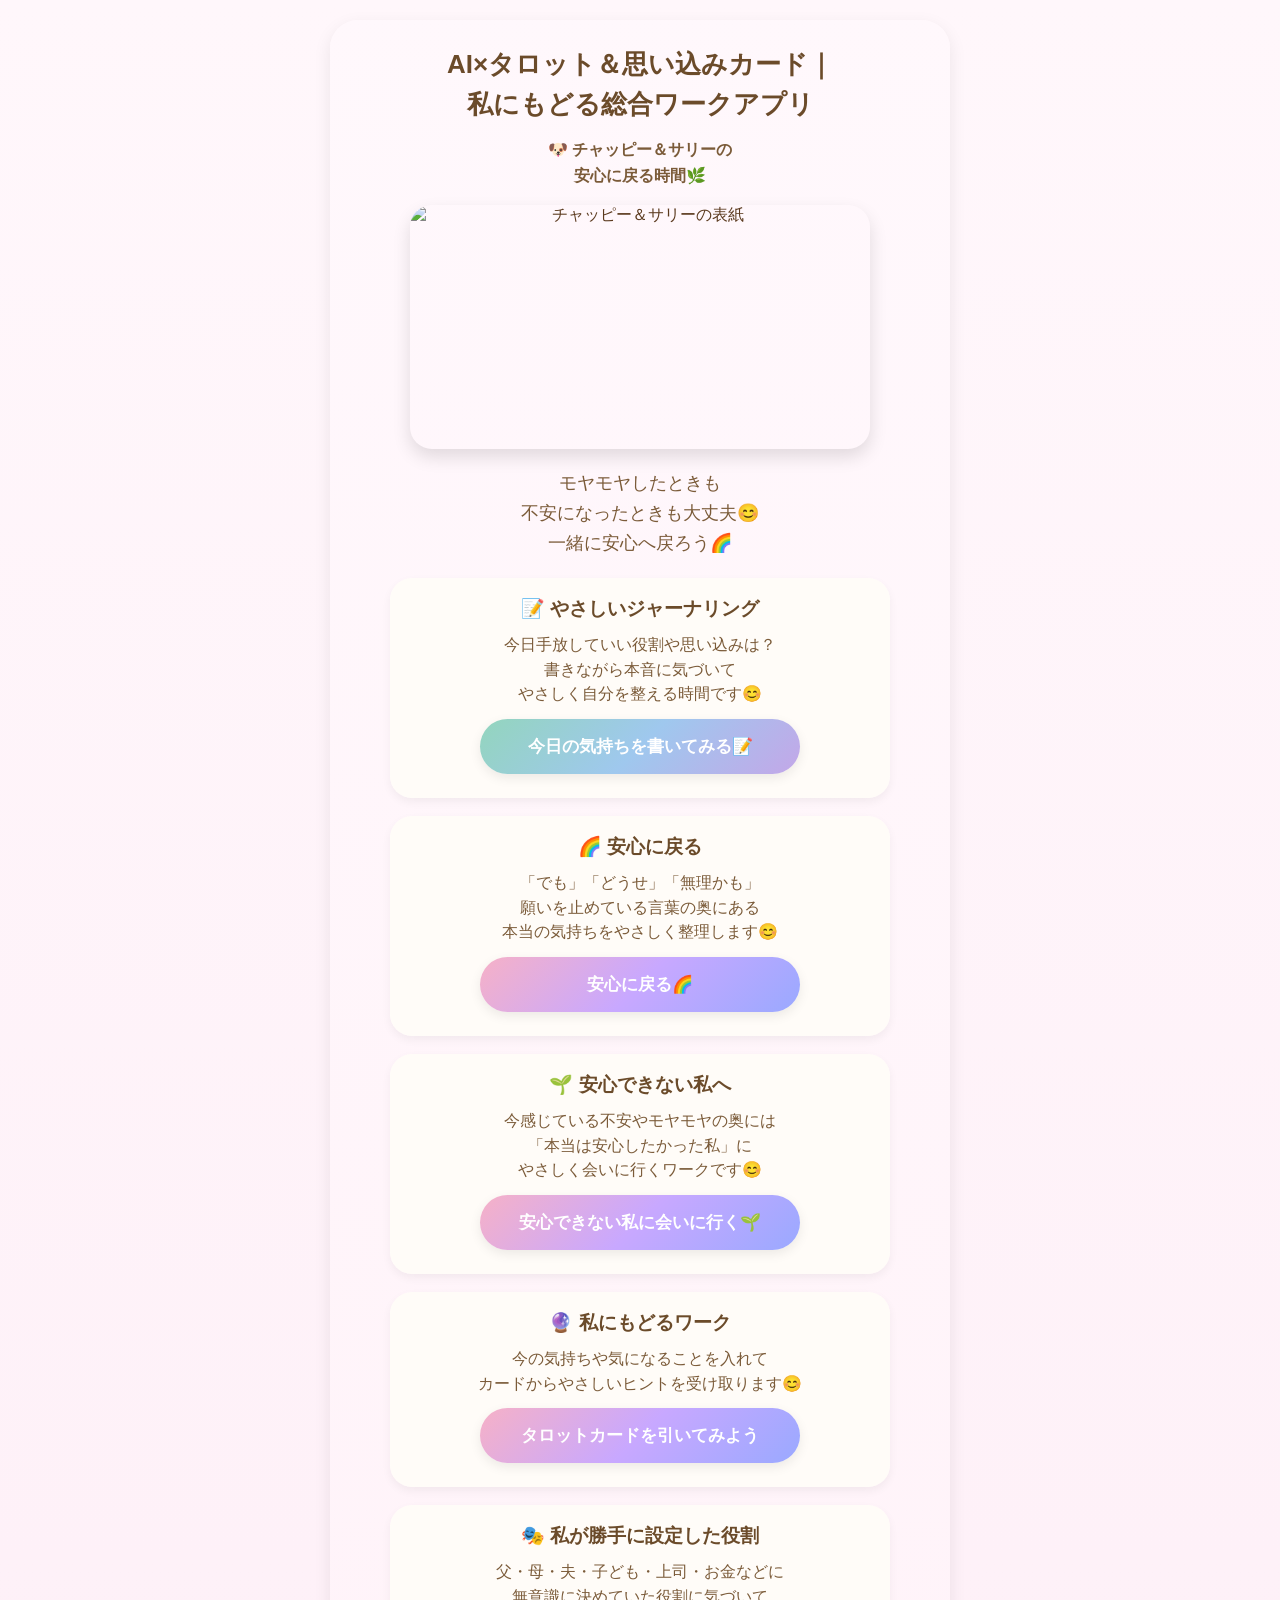
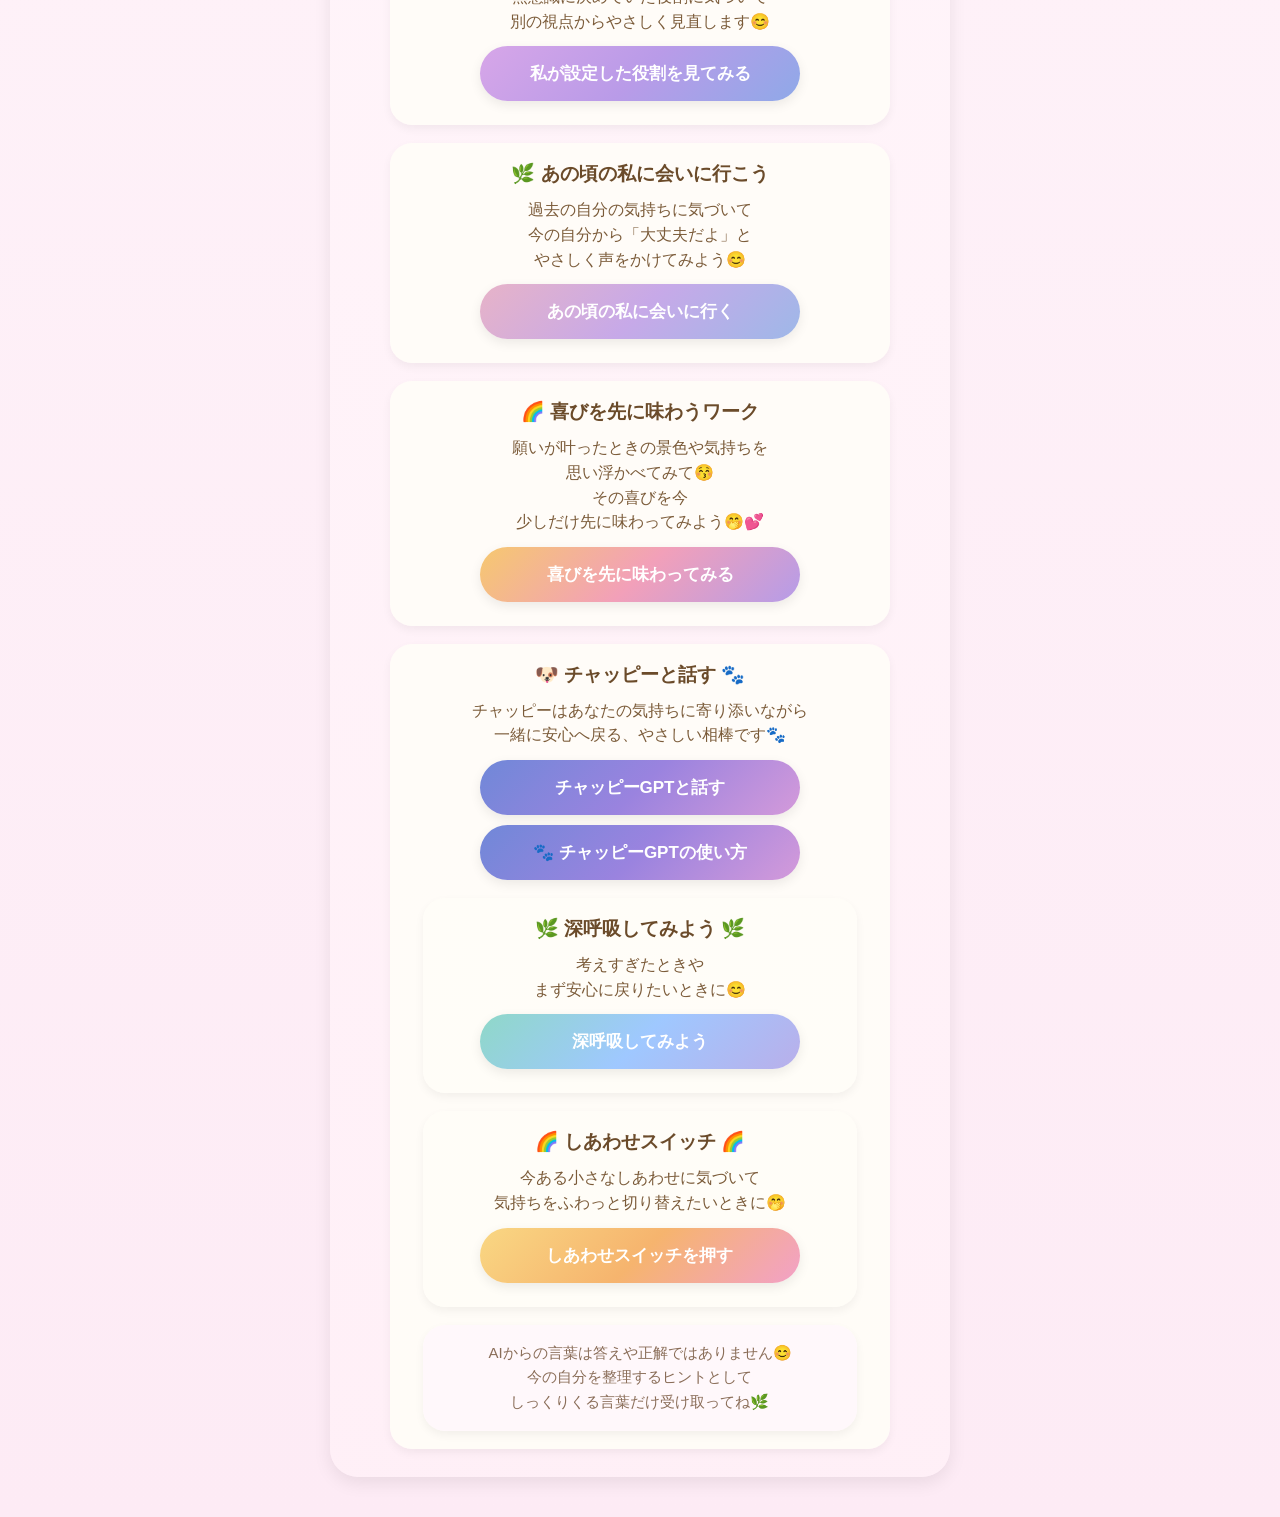
==== commit 8c0f6699: "ジャーナリングをトップへ移動" ====
--- a/index.html
+++ b/index.html
@@ -64,6 +64,28 @@
     </p>
 
 
+    <!-- やさしいジャーナリング -->
+    <div class="guide-box">
+
+      <div class="guide-title">
+        📝 やさしいジャーナリング
+      </div>
+
+      <div class="guide-text">
+        今日手放していい役割や思い込みは？<br>
+        書きながら本音に気づいて<br>
+        やさしく自分を整える時間です😊
+      </div>
+
+      <button
+        class="btn-journal"
+        onclick="location.href='journal.html'"
+      >
+        今日の気持ちを書いてみる📝
+      </button>
+
+    </div>
+
     <!-- 1. 安心に戻る -->
     <div class="guide-box">
 
@@ -197,28 +219,6 @@
   </button>
 
 </div>
-
-    <!-- やさしいジャーナリング -->
-    <div class="guide-box">
-
-      <div class="guide-title">
-        📝 やさしいジャーナリング
-      </div>
-
-      <div class="guide-text">
-        今日手放していい役割や思い込みは？<br>
-        書きながら本音に気づいて<br>
-        やさしく自分を整える時間です😊
-      </div>
-
-      <button
-        class="btn-journal"
-        onclick="location.href='journal.html'"
-      >
-        今日の気持ちを書いてみる📝
-      </button>
-
-    </div>
 
 
     <!-- 2. チャッピーGPT -->
--- a/bossindex.css
+++ b/bossindex.css
@@ -186,6 +186,15 @@
   );
 }
 
+.btn-journal{
+  background:linear-gradient(
+    135deg,
+    #93d5bd,
+    #9fc8ee,
+    #c3a7e8
+  );
+}
+
 .guide-btn{
   margin-top:10px;
 }
